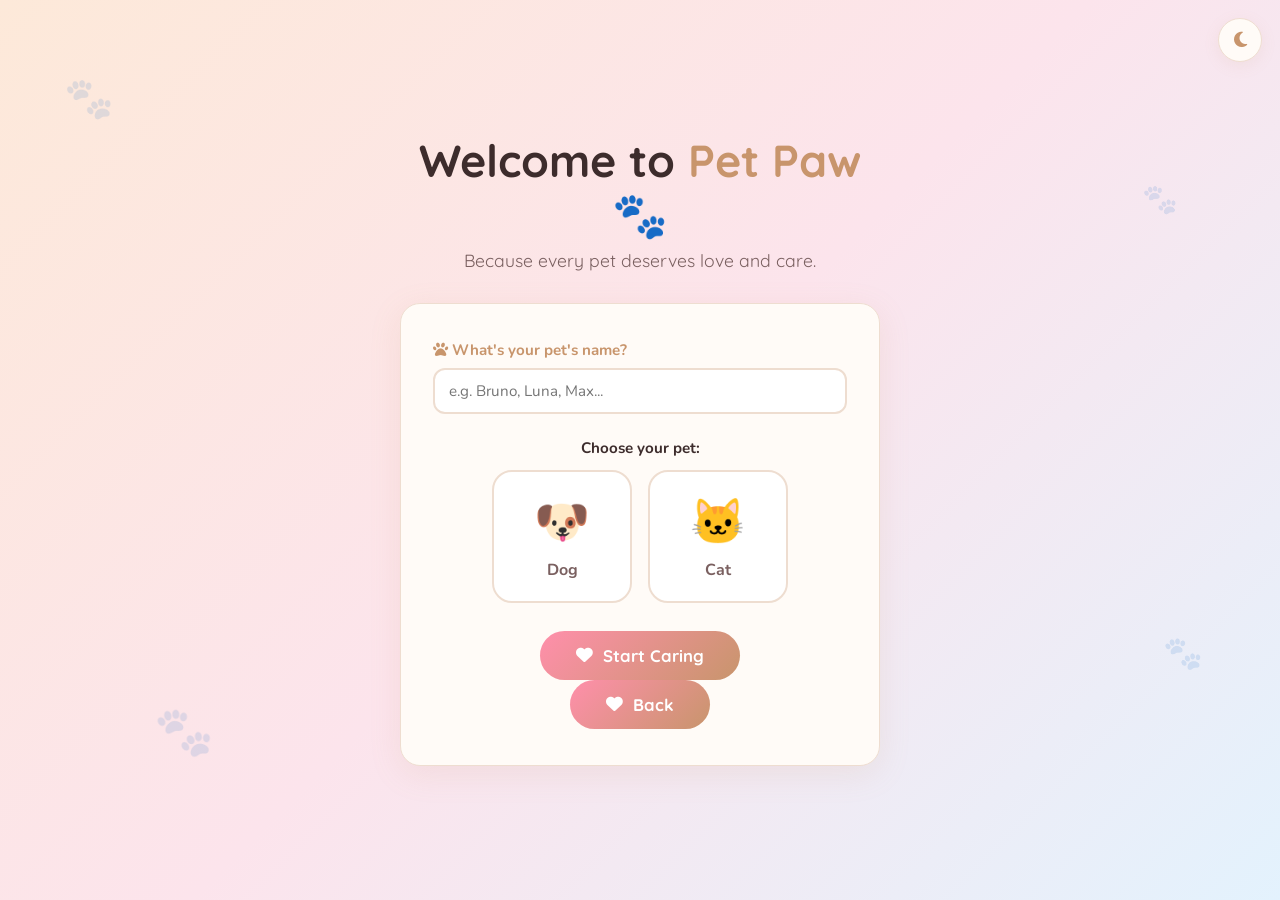
==== index.html @ 0e187e67 "First comment" ====
<!DOCTYPE html>
<html lang="en">
<head>
  <meta charset="UTF-8" />
  <meta name="viewport" content="width=device-width, initial-scale=1.0"/>
  <title>Pet Paw 🐾 — Welcome</title>
  <link rel="stylesheet" href="style.css" />
  <link href="https://fonts.googleapis.com/css2?family=Nunito:wght@400;600;700;800;900&family=Quicksand:wght@400;500;600;700&display=swap" rel="stylesheet"/>
  <link rel="stylesheet" href="https://cdnjs.cloudflare.com/ajax/libs/font-awesome/6.5.0/css/all.min.css"/>
</head>
<body class="welcome-page">

  <!-- Floating paw prints -->
  <div class="paw-float paw-1">🐾</div>
  <div class="paw-float paw-2">🐾</div>
  <div class="paw-float paw-3">🐾</div>
  <div class="paw-float paw-4">🐾</div>
  <div class="paw-float paw-5">🐾</div>

  <!-- Dark mode toggle -->
  <button class="dark-toggle" id="darkToggle" title="Toggle Dark Mode">
    <i class="fas fa-moon"></i>
  </button>

  <!-- Hero Section -->
  <div class="welcome-overlay">
    <div class="welcome-content fade-in">
      <h1 class="welcome-title">Welcome to <span>Pet Paw🐾</span></h1>
      <p class="welcome-tagline">Because every pet deserves love and care.</p>

      <div class="welcome-card">
        <div class="input-group">
          <label for="petName"><i class="fas fa-paw"></i> What's your pet's name?</label>
          <input type="text" id="petName" placeholder="e.g. Bruno, Luna, Max..." maxlength="30"/>
        </div>

        <div class="pet-type-group">
          <p class="type-label">Choose your pet:</p>
          <div class="pet-cards">
            <div class="pet-card" id="dogCard" onclick="selectPet('dog')">
              <div class="pet-emoji">🐶</div>
              <span>Dog</span>
            </div>
            <div class="pet-card" id="catCard" onclick="selectPet('cat')">
              <div class="pet-emoji">🐱</div>
              <span>Cat</span>
            </div>
          </div>
        </div>

        <button class="glow-btn" onclick="startCaring()">
          <i class="fas fa-heart"></i> Start Caring
        </button>
        <button class="glow-btn" onclick="window.location.href='sample.html'">
          <i class="fas fa-heart"></i> Back
        </button>
      </div>
    </div>
  </div>

  <script src="script.js"></script>
  <script>
    let selectedPet = '';
    function selectPet(type) {
      selectedPet = type;
      document.querySelectorAll('.pet-card').forEach(c => c.classList.remove('selected'));
      document.getElementById(type + 'Card').classList.add('selected');
    }
    function startCaring() {
      const name = document.getElementById('petName').value.trim();
      if (!name) { alert('Please enter your pet\'s name! 🐾'); return; }
      if (!selectedPet) { alert('Please choose Dog or Cat! 🐾'); return; }
      localStorage.setItem('petName', name);
      localStorage.setItem('petType', selectedPet);
      window.location.href = 'profile.html';
    }
  </script>
</body>
</html>
---- style.css ----
/* =====================================================
   PET PAW — MAIN STYLESHEET
   Fonts: Nunito + Quicksand | Pastel & Modern Theme
   ===================================================== */

:root {
  --cream: #FFF8F0;
  --brown: #C8956C;
  --brown-dark: #A0714F;
  --pink: #FFB5C8;
  --pink-dark: #FF8FAB;
  --sky: #A8D8EA;
  --sky-dark: #78BDD4;
  --white: #FFFFFF;
  --light-gray: #F3F3F3;
  --text: #3D2C2C;
  --text-light: #7A6060;
  --card-bg: #FFFBF7;
  --border: #EEDDD0;
  --shadow: 0 8px 32px rgba(200,149,108,0.13);
  --shadow-sm: 0 4px 16px rgba(200,149,108,0.10);
  --radius: 20px;
  --radius-sm: 12px;
  --sidebar-w: 260px;
  --transition: 0.3s ease;
}

/* DARK MODE */
body.dark {
  --cream: #1A1218;
  --card-bg: #231A20;
  --white: #2A1F26;
  --light-gray: #2D2230;
  --text: #F5E6D8;
  --text-light: #C4A898;
  --border: #3D2E38;
  --shadow: 0 8px 32px rgba(0,0,0,0.35);
}

* { margin:0; padding:0; box-sizing:border-box; }

body {
  font-family: 'Nunito', sans-serif;
  background: var(--cream);
  color: var(--text);
  min-height: 100vh;
  transition: background var(--transition), color var(--transition);
}

h1,h2,h3,h4 { font-family: 'Quicksand', sans-serif; font-weight: 700; }

a { text-decoration: none; color: inherit; }

/* ---- DARK TOGGLE ---- */
.dark-toggle {
  position: fixed; top: 18px; right: 18px; z-index: 999;
  background: var(--card-bg); border: 1.5px solid var(--border);
  border-radius: 50%; width: 44px; height: 44px;
  cursor: pointer; font-size: 1.1rem; color: var(--brown);
  box-shadow: var(--shadow-sm); transition: all var(--transition);
  display: flex; align-items: center; justify-content: center;
}
.dark-toggle:hover { background: var(--brown); color: white; transform: rotate(20deg); }
.dark-toggle.inline { position: relative; top: auto; right: auto; }

/* ---- ANIMATIONS ---- */
@keyframes fadeUp { from { opacity:0; transform:translateY(30px); } to { opacity:1; transform:translateY(0); } }
@keyframes floatPaw { 0%,100% { transform: translateY(0) rotate(0deg); } 50% { transform: translateY(-18px) rotate(15deg); } }
@keyframes glow { 0%,100% { box-shadow: 0 0 18px var(--pink); } 50% { box-shadow: 0 0 36px var(--pink-dark), 0 0 60px var(--sky); } }
@keyframes popIn { 0% { transform:scale(0.8); opacity:0; } 100% { transform:scale(1); opacity:1; } }
@keyframes celebrate { 0%,100%{ transform:scale(1); } 50%{ transform:scale(1.04); } }

.fade-in { animation: fadeUp 0.7s ease both; }

/* ---- GLOWING BUTTON ---- */
.glow-btn {
  background: linear-gradient(135deg, var(--pink-dark), var(--brown));
  color: white; border: none; border-radius: 50px;
  padding: 14px 36px; font-size: 1.05rem; font-family: 'Quicksand', sans-serif;
  font-weight: 700; cursor: pointer; display: flex; align-items: center;
  gap: 10px; margin: 0 auto; transition: all var(--transition);
  animation: glow 2.5s ease-in-out infinite;
}
.glow-btn:hover { transform: translateY(-3px) scale(1.04); }
.glow-btn.wide { width: 100%; justify-content: center; }
.glow-btn.sm { padding: 10px 22px; font-size: 0.95rem; margin: 0; white-space: nowrap; }


/* ============================================
   PAGE 1 — WELCOME
   ============================================ */
.welcome-page {
  background: linear-gradient(135deg, #FDE9D9 0%, #FCE4EC 50%, #E3F2FD 100%);
  min-height: 100vh; display: flex; align-items: center; justify-content: center;
  position: relative; overflow: hidden;
}

.paw-float {
  position: fixed; font-size: 2rem; opacity: 0.13; pointer-events: none;
  animation: floatPaw 4s ease-in-out infinite;
  user-select: none;
}
.paw-1 { top:8%; left:5%; animation-delay:0s; font-size:2.5rem; }
.paw-2 { top:20%; right:8%; animation-delay:0.8s; font-size:1.8rem; }
.paw-3 { bottom:15%; left:12%; animation-delay:1.4s; font-size:3rem; }
.paw-4 { bottom:25%; right:6%; animation-delay:0.3s; font-size:2rem; }
.paw-5 { top:50%; left:50%; animation-delay:1.8s; font-size:1.5rem; }

.welcome-overlay {
  width: 100%; min-height: 100vh; display: flex;
  align-items: center; justify-content: center;
}
.welcome-content { text-align: center; max-width: 480px; width: 100%; }

.logo-badge {
  font-size: 4rem; display: inline-block;
  animation: floatPaw 3s ease-in-out infinite;
  margin-bottom: 10px;
}

.welcome-title {
  font-size: 2.8rem; color: var(--text); margin-bottom: 8px; line-height: 1.2;
}
.welcome-title span { color: var(--brown); }

.welcome-tagline {
  color: var(--text-light); font-size: 1.1rem; margin-bottom: 32px;
  font-family: 'Quicksand', sans-serif;
}

.welcome-card {
  background: var(--card-bg); border-radius: var(--radius);
  padding: 36px 32px; box-shadow: var(--shadow);
  border: 1.5px solid var(--border);
  animation: fadeUp 0.8s 0.2s ease both;
}

.input-group { margin-bottom: 24px; text-align: left; }
.input-group label {
  display: block; font-weight: 700; margin-bottom: 8px;
  color: var(--brown); font-size: 0.95rem;
}
.input-group input {
  width: 100%; padding: 13px 18px; border: 2px solid var(--border);
  border-radius: var(--radius-sm); font-family: 'Nunito', sans-serif;
  font-size: 1rem; color: var(--text); background: var(--white);
  transition: border-color var(--transition), box-shadow var(--transition);
  outline: none;
}
.input-group input:focus { border-color: var(--pink-dark); box-shadow: 0 0 0 3px rgba(255,143,171,0.15); }

.type-label { font-weight: 700; color: var(--text); margin-bottom: 12px; font-size: 0.95rem; }
.pet-cards { display: flex; gap: 16px; justify-content: center; margin-bottom: 28px; }

.pet-card {
  flex: 1; max-width: 140px; background: var(--white); border: 2.5px solid var(--border);
  border-radius: var(--radius); padding: 20px 14px; text-align: center;
  cursor: pointer; transition: all var(--transition); font-weight: 700;
  color: var(--text-light);
}
.pet-card:hover { border-color: var(--pink-dark); transform: translateY(-4px); box-shadow: var(--shadow-sm); }
.pet-card.selected { border-color: var(--brown); background: var(--cream); color: var(--brown); transform: translateY(-4px); box-shadow: 0 6px 20px rgba(200,149,108,0.25); }
.pet-emoji { font-size: 2.8rem; margin-bottom: 6px; }


/* ============================================
   PAGE 2 — PROFILE
   ============================================ */
.profile-page {
  background: linear-gradient(135deg, #FDE9D9 0%, #FCE4EC 50%, #E3F2FD 100%);
  min-height: 100vh; display: flex; align-items: center;
  justify-content: center; padding: 40px 20px;
}

.profile-container { width: 100%; max-width: 680px; }

.glass-card {
  background: rgba(255,255,255,0.88);
  backdrop-filter: blur(12px);
  border: 1.5px solid var(--border);
  border-radius: var(--radius); box-shadow: var(--shadow);
  padding: 40px 36px;
}
body.dark .glass-card { background: rgba(35,26,32,0.9); }

/* Progress Steps */
.progress-bar-wrap { margin-bottom: 28px; }
.progress-steps {
  display: flex; align-items: center; gap: 0;
  margin-bottom: 8px; justify-content: center;
}
.step {
  width: 36px; height: 36px; border-radius: 50%;
  background: var(--light-gray); color: var(--text-light);
  font-weight: 800; display: flex; align-items: center; justify-content: center;
  font-size: 0.95rem; border: 2.5px solid var(--border); z-index: 1;
  transition: all var(--transition);
}
.step.done { background: var(--brown); color: white; border-color: var(--brown); }
.step.active { background: var(--pink-dark); color: white; border-color: var(--pink-dark); }
.step-line { height: 3px; width: 80px; background: var(--border); }
.step-line.active { background: var(--pink-dark); }
.progress-label { text-align: center; color: var(--text-light); font-size: 0.88rem; }

.profile-header { text-align: center; margin-bottom: 28px; }
.logo-sm { font-size: 2.5rem; margin-bottom: 6px; }
.profile-header h2 { font-size: 1.6rem; color: var(--text); }
.profile-header p { color: var(--text-light); margin-top: 4px; }

/* Photo Upload */
.photo-upload-area {
  width: 120px; height: 120px; border-radius: 50%;
  border: 3px dashed var(--brown); margin: 0 auto 28px;
  cursor: pointer; overflow: hidden; transition: all var(--transition);
  display: flex; align-items: center; justify-content: center;
  background: var(--light-gray);
}
.photo-upload-area:hover { border-color: var(--pink-dark); transform: scale(1.04); }
.photo-preview {
  display: flex; flex-direction: column; align-items: center;
  color: var(--text-light); font-size: 0.8rem; gap: 4px;
  width: 100%; height: 100%; justify-content: center;
}
.photo-preview i { font-size: 1.8rem; color: var(--brown); }

/* Form Grid */
.form-grid { display: grid; grid-template-columns: 1fr 1fr; gap: 20px; margin-bottom: 28px; }
.form-group { display: flex; flex-direction: column; gap: 8px; }
.form-group.full-width { grid-column: 1 / -1; }

.form-group label {
  font-weight: 700; font-size: 0.92rem; color: var(--brown);
  display: flex; align-items: center; gap: 6px;
}

.radio-group { display: flex; flex-wrap: wrap; gap: 8px; }
.radio-pill {
  display: flex; align-items: center; gap: 6px;
  padding: 7px 14px; border: 2px solid var(--border);
  border-radius: 50px; cursor: pointer; font-size: 0.88rem;
  font-weight: 600; color: var(--text-light);
  transition: all var(--transition); user-select: none;
  background: var(--white);
}
.radio-pill:hover { border-color: var(--pink-dark); color: var(--pink-dark); }
.radio-pill input[type=radio] { accent-color: var(--pink-dark); width: 14px; height: 14px; }
.radio-pill:has(input:checked) { border-color: var(--brown); background: var(--cream); color: var(--brown); }

/* Input/Select shared */
input[type=text], input[type=date], select, textarea {
  width: 100%; padding: 11px 14px; border: 2px solid var(--border);
  border-radius: var(--radius-sm); font-family: 'Nunito', sans-serif;
  font-size: 0.95rem; color: var(--text); background: var(--white);
  transition: border-color var(--transition); outline: none;
}
input[type=text]:focus, input[type=date]:focus, select:focus {
  border-color: var(--pink-dark); box-shadow: 0 0 0 3px rgba(255,143,171,0.12);
}
body.dark input, body.dark select { background: var(--light-gray); color: var(--text); }


/* ============================================
   LAYOUT — SIDEBAR + MAIN
   ============================================ */
.sidebar {
  position: fixed; left: 0; top: 0; bottom: 0;
  width: var(--sidebar-w); background: var(--card-bg);
  border-right: 1.5px solid var(--border); z-index: 100;
  display: flex; flex-direction: column; padding: 28px 0;
  box-shadow: 2px 0 20px rgba(200,149,108,0.08);
  transition: background var(--transition), transform var(--transition);
}

.sidebar-logo {
  font-family: 'Quicksand', sans-serif; font-weight: 800;
  font-size: 1.5rem; color: var(--brown); padding: 0 28px 24px;
  border-bottom: 1.5px solid var(--border); margin-bottom: 16px;
}

.sidebar-nav { list-style: none; flex: 1; }
.sidebar-nav li a {
  display: flex; align-items: center; gap: 12px;
  padding: 13px 28px; color: var(--text-light); font-weight: 600;
  font-size: 0.96rem; transition: all var(--transition);
  border-left: 3px solid transparent;
}
.sidebar-nav li a:hover { color: var(--brown); background: var(--cream); border-left-color: var(--brown); }
.sidebar-nav li a.active { color: var(--brown); background: var(--cream); border-left-color: var(--brown); font-weight: 800; }
.sidebar-nav li a i { width: 18px; text-align: center; }

.sidebar-emergency { padding: 16px 16px 0; }
.emergency-card {
  background: linear-gradient(135deg, #FFE5EC, #FFD6E7);
  border-radius: var(--radius-sm); padding: 16px; border: 1px solid var(--pink);
}
.emergency-card p { font-size: 0.8rem; color: var(--text-light); margin-bottom: 4px; }
.emergency-card strong { color: var(--brown-dark); font-size: 0.95rem; display: block; margin-bottom: 2px; }
.emergency-card small { color: var(--text-light); font-size: 0.78rem; display: block; margin-bottom: 10px; }
.emergency-btn {
  display: flex; align-items: center; gap: 6px; justify-content: center;
  background: var(--pink-dark); color: white; border-radius: 50px;
  padding: 8px 16px; font-size: 0.82rem; font-weight: 700;
  transition: all var(--transition);
}
.emergency-btn:hover { background: var(--brown); transform: scale(1.03); }

.mobile-menu-btn {
  display: none; position: fixed; top: 14px; left: 14px; z-index: 200;
  background: var(--card-bg); border: 1.5px solid var(--border);
  border-radius: 10px; width: 42px; height: 42px;
  cursor: pointer; font-size: 1.1rem; color: var(--brown);
  box-shadow: var(--shadow-sm); align-items: center; justify-content: center;
}

.main-content {
  margin-left: var(--sidebar-w); padding: 28px 36px;
  min-height: 100vh; transition: margin var(--transition);
}

/* Topbar */
.topbar {
  display: flex; align-items: center; justify-content: space-between;
  margin-bottom: 24px; flex-wrap: wrap; gap: 14px;
}
.topbar-left { display: flex; align-items: center; gap: 14px; }
.pet-avatar {
  width: 54px; height: 54px; border-radius: 50%;
  background: var(--cream); border: 3px solid var(--border);
  display: flex; align-items: center; justify-content: center;
  font-size: 1.8rem; overflow: hidden; box-shadow: var(--shadow-sm);
}
.pet-avatar img { width: 100%; height: 100%; object-fit: cover; }
.greeting { font-size: 1.4rem; color: var(--text); }
.topbar-sub { color: var(--text-light); font-size: 0.9rem; }
.topbar-right { display: flex; align-items: center; gap: 12px; }

.nav-pill {
  background: var(--card-bg); border: 1.5px solid var(--border);
  border-radius: 50px; padding: 8px 18px; font-size: 0.88rem;
  font-weight: 700; color: var(--brown); display: flex; align-items: center;
  gap: 6px; transition: all var(--transition);
}
.nav-pill:hover { background: var(--brown); color: white; }

/* Tip Banner */
.tip-banner {
  background: linear-gradient(135deg, #FFF3CD, #FFECB3);
  border: 1.5px solid #FFD54F; border-radius: var(--radius-sm);
  padding: 13px 18px; display: flex; align-items: center; gap: 12px;
  margin-bottom: 28px; color: #7A5A00; font-weight: 600; font-size: 0.93rem;
}
.tip-banner i:first-child { color: #FFC107; font-size: 1.1rem; }
.tip-banner span { flex: 1; }
.tip-banner button {
  background: none; border: none; cursor: pointer; color: #7A5A00;
  font-size: 0.9rem; padding: 4px 8px; border-radius: 6px;
  transition: all var(--transition);
}
.tip-banner button:hover { background: rgba(0,0,0,0.07); transform: rotate(180deg); }

/* Section Titles */
.dash-section { margin-bottom: 40px; }
.section-title {
  font-size: 1.25rem; color: var(--text); margin-bottom: 16px;
  display: flex; align-items: center; gap: 10px;
}
.section-title i { color: var(--brown); }

/* Warning text */
.warning-text {
  background: #FFF8E1; border: 1px solid #FFE082; border-radius: 8px;
  padding: 10px 14px; color: #8a6200; font-size: 0.85rem;
  margin-bottom: 16px; display: flex; align-items: center; gap: 8px;
}


/* ============================================
   CHECKLIST
   ============================================ */
.checklist-card {
  background: var(--card-bg); border-radius: var(--radius);
  border: 1.5px solid var(--border); padding: 28px; box-shadow: var(--shadow-sm);
}
.checklist-progress-wrap { display: flex; align-items: center; gap: 14px; margin-bottom: 20px; }
.checklist-progress-bar {
  flex: 1; height: 10px; background: var(--light-gray);
  border-radius: 99px; overflow: hidden;
}
.checklist-progress-fill {
  height: 100%; background: linear-gradient(90deg, var(--pink-dark), var(--brown));
  border-radius: 99px; width: 0; transition: width 0.5s ease;
}
.progress-pct { font-size: 0.88rem; color: var(--text-light); font-weight: 700; white-space: nowrap; }

.checklist { list-style: none; display: flex; flex-direction: column; gap: 10px; }
.checklist li label {
  display: flex; align-items: center; gap: 12px;
  padding: 13px 16px; background: var(--white); border-radius: var(--radius-sm);
  border: 1.5px solid var(--border); cursor: pointer;
  transition: all var(--transition); font-weight: 600;
}
.checklist li label:hover { border-color: var(--pink-dark); background: var(--cream); }
.checklist li.done label { text-decoration: line-through; color: var(--text-light); background: var(--light-gray); }
.checklist li input[type=checkbox] { width: 20px; height: 20px; accent-color: var(--brown); cursor: pointer; }
.checklist li span { display: flex; align-items: center; gap: 8px; }
.checklist li small { color: var(--text-light); font-size: 0.82rem; font-weight: 400; }

.celebration {
  text-align: center; padding: 16px;
  background: linear-gradient(135deg, #FFD6E7, #E0F7FA);
  border-radius: var(--radius-sm); font-weight: 700; font-size: 1.05rem;
  color: var(--brown-dark); margin-top: 16px;
  animation: celebrate 0.6s ease;
}


/* ============================================
   HEALTHCARE CARDS
   ============================================ */
.health-grid { display: grid; grid-template-columns: repeat(auto-fill, minmax(240px, 1fr)); gap: 20px; }

.health-card {
  background: var(--card-bg); border: 1.5px solid var(--border);
  border-radius: var(--radius); padding: 24px; box-shadow: var(--shadow-sm);
  transition: all var(--transition); position: relative; overflow: hidden;
}
.health-card:hover { transform: translateY(-5px); box-shadow: var(--shadow); border-color: var(--pink); }
.health-icon { font-size: 2.4rem; margin-bottom: 12px; }
.health-card h4 { font-size: 1.05rem; margin-bottom: 8px; color: var(--text); }
.health-card p { color: var(--text-light); font-size: 0.88rem; line-height: 1.6; margin-bottom: 12px; }

.learn-btn {
  background: none; border: 2px solid var(--border); border-radius: 50px;
  padding: 6px 16px; font-size: 0.82rem; font-weight: 700; cursor: pointer;
  color: var(--brown); transition: all var(--transition);
}
.learn-btn:hover { background: var(--brown); color: white; border-color: var(--brown); }

.learn-more {
  display: none; margin-top: 12px; padding-top: 12px;
  border-top: 1.5px solid var(--border);
  animation: fadeUp 0.3s ease;
}
.learn-more p { font-size: 0.85rem; color: var(--text-light); line-height: 1.7; }


/* ============================================
   SYMPTOM CHECKER
   ============================================ */
.symptom-card {
  background: var(--card-bg); border: 1.5px solid var(--border);
  border-radius: var(--radius); padding: 28px; box-shadow: var(--shadow-sm);
}
.symptom-row { display: flex; gap: 20px; flex-wrap: wrap; margin-bottom: 20px; }
.symptom-row .form-group { flex: 1; min-width: 200px; }
.symptom-row select { min-width: 200px; }

.symptom-result { animation: popIn 0.35s ease; }
.result-box {
  border-radius: var(--radius-sm); padding: 18px 22px;
  border-left: 5px solid;
}
.result-box strong { display: block; font-size: 1.1rem; margin-bottom: 8px; }
.result-box p { font-size: 0.9rem; line-height: 1.7; }
.result-box.sev-mild { background: #F1FFF4; border-color: #4CAF50; color: #1B5E20; }
.result-box.sev-moderate { background: #FFF8E1; border-color: #FF9800; color: #7A4000; }
.result-box.sev-emergency { background: #FFF0F0; border-color: #F44336; color: #7A0000; }
.emerg-warn { font-weight: 800; margin-top: 10px; font-size: 1rem; }


/* ============================================
   NEARBY CENTERS
   ============================================ */
.centers-grid { display: grid; grid-template-columns: repeat(auto-fill, minmax(260px, 1fr)); gap: 20px; }

.center-card {
  background: var(--card-bg); border: 1.5px solid var(--border);
  border-radius: var(--radius); padding: 20px; display: flex;
  flex-direction: column; gap: 12px; box-shadow: var(--shadow-sm);
  transition: all var(--transition);
}
.center-card:hover { transform: translateY(-4px); box-shadow: var(--shadow); }
.center-icon { font-size: 2.2rem; }
.center-body { flex: 1; }
.center-body h4 { font-size: 1rem; margin-bottom: 4px; }
.center-rating { font-size: 0.88rem; color: #FF9800; font-weight: 700; margin-bottom: 4px; }
.center-body p { font-size: 0.83rem; color: var(--text-light); margin-bottom: 6px; }
.status-badge { font-size: 0.8rem; font-weight: 700; padding: 3px 10px; border-radius: 99px; }
.status-badge.open { background: #E8F5E9; color: #2E7D32; }
.status-badge.closed { background: #FFEBEE; color: #C62828; }

.center-actions { display: flex; gap: 10px; }
.center-btn {
  flex: 1; padding: 8px 12px; border-radius: 50px; font-size: 0.82rem;
  font-weight: 700; text-align: center; display: flex; align-items: center;
  justify-content: center; gap: 5px; transition: all var(--transition);
}
.map-btn { background: var(--sky); color: #00509D; border: 1.5px solid var(--sky-dark); }
.map-btn:hover { background: var(--sky-dark); }
.call-btn { background: #E8F5E9; color: #2E7D32; border: 1.5px solid #A5D6A7; }
.call-btn:hover { background: #A5D6A7; }


/* ============================================
   VET TRACKER
   ============================================ */
.tracker-add-card { padding: 24px 28px; }
.tracker-form-row {
  display: flex; gap: 16px; align-items: flex-end; flex-wrap: wrap;
}
.tracker-form-row .form-group { flex: 1; min-width: 160px; }

.tracker-table-wrap {
  background: var(--card-bg); border: 1.5px solid var(--border);
  border-radius: var(--radius); overflow: hidden; box-shadow: var(--shadow-sm);
}
.tracker-table { width: 100%; border-collapse: collapse; }
.tracker-table thead th {
  background: var(--cream); color: var(--brown); font-size: 0.88rem;
  font-weight: 800; padding: 14px 18px; text-align: left;
  border-bottom: 1.5px solid var(--border); white-space: nowrap;
}
.tracker-table tbody tr { border-bottom: 1px solid var(--border); transition: background var(--transition); }
.tracker-table tbody tr:hover { background: var(--cream); }
.tracker-table tbody td { padding: 13px 18px; font-size: 0.9rem; color: var(--text); }
.tracker-table tbody tr.completed td { color: var(--text-light); }

.status-pill {
  padding: 4px 12px; border-radius: 99px; font-size: 0.8rem; font-weight: 700;
}
.status-pill.pending { background: #FFF3E0; color: #E65100; }
.status-pill.completed { background: #E8F5E9; color: #2E7D32; }

.mark-done-btn {
  background: linear-gradient(135deg, #A5D6A7, #66BB6A); color: #1B5E20;
  border: none; border-radius: 50px; padding: 6px 14px;
  font-size: 0.8rem; font-weight: 700; cursor: pointer;
  transition: all var(--transition); margin-right: 6px;
  display: inline-flex; align-items: center; gap: 4px;
}
.mark-done-btn:hover { transform: scale(1.05); box-shadow: 0 3px 10px rgba(76,175,80,0.3); }

.del-btn {
  background: #FFEBEE; color: #C62828; border: none;
  border-radius: 50px; padding: 6px 10px; cursor: pointer;
  font-size: 0.8rem; transition: all var(--transition);
}
.del-btn:hover { background: #EF9A9A; transform: scale(1.05); }

.no-records { text-align: center; padding: 28px; color: var(--text-light); }

.summary-cards { display: flex; gap: 20px; flex-wrap: wrap; }
.sum-card {
  flex: 1; min-width: 160px; border-radius: var(--radius-sm);
  padding: 20px 22px; display: flex; align-items: center; gap: 14px;
  font-weight: 700; box-shadow: var(--shadow-sm);
}
.sum-card .sum-icon { font-size: 2rem; }
.sum-card strong { display: block; font-size: 1.8rem; line-height: 1; }
.sum-card span { font-size: 0.85rem; color: var(--text-light); }
.sum-card.blue { background: #E3F2FD; border: 1.5px solid #90CAF9; }
.sum-card.green { background: #E8F5E9; border: 1.5px solid #A5D6A7; }
.sum-card.orange { background: #FFF3E0; border: 1.5px solid #FFCC80; }


/* ============================================
   RESPONSIVE
   ============================================ */
@media (max-width: 768px) {
  .sidebar {
    transform: translateX(-100%);
    width: 260px;
    box-shadow: 4px 0 30px rgba(0,0,0,0.15);
  }
  .sidebar.open { transform: translateX(0); }
  .main-content { margin-left: 0; padding: 20px 18px; }
  .mobile-menu-btn { display: flex; }
  .dark-toggle { right: 70px; }
  .form-grid { grid-template-columns: 1fr; }
  .tracker-form-row { flex-direction: column; }
  .tracker-table-wrap { overflow-x: auto; }
  .topbar { flex-direction: column; align-items: flex-start; }
  .topbar-right { width: 100%; justify-content: flex-end; }
  .health-grid { grid-template-columns: 1fr; }
  .centers-grid { grid-template-columns: 1fr; }
  .summary-cards { flex-direction: column; }
  .glass-card { padding: 24px 18px; }
  .welcome-title { font-size: 2rem; }
  .step-line { width: 50px; }
}

@media (max-width: 480px) {
  .pet-cards { gap: 10px; }
  .welcome-card { padding: 24px 18px; }
}
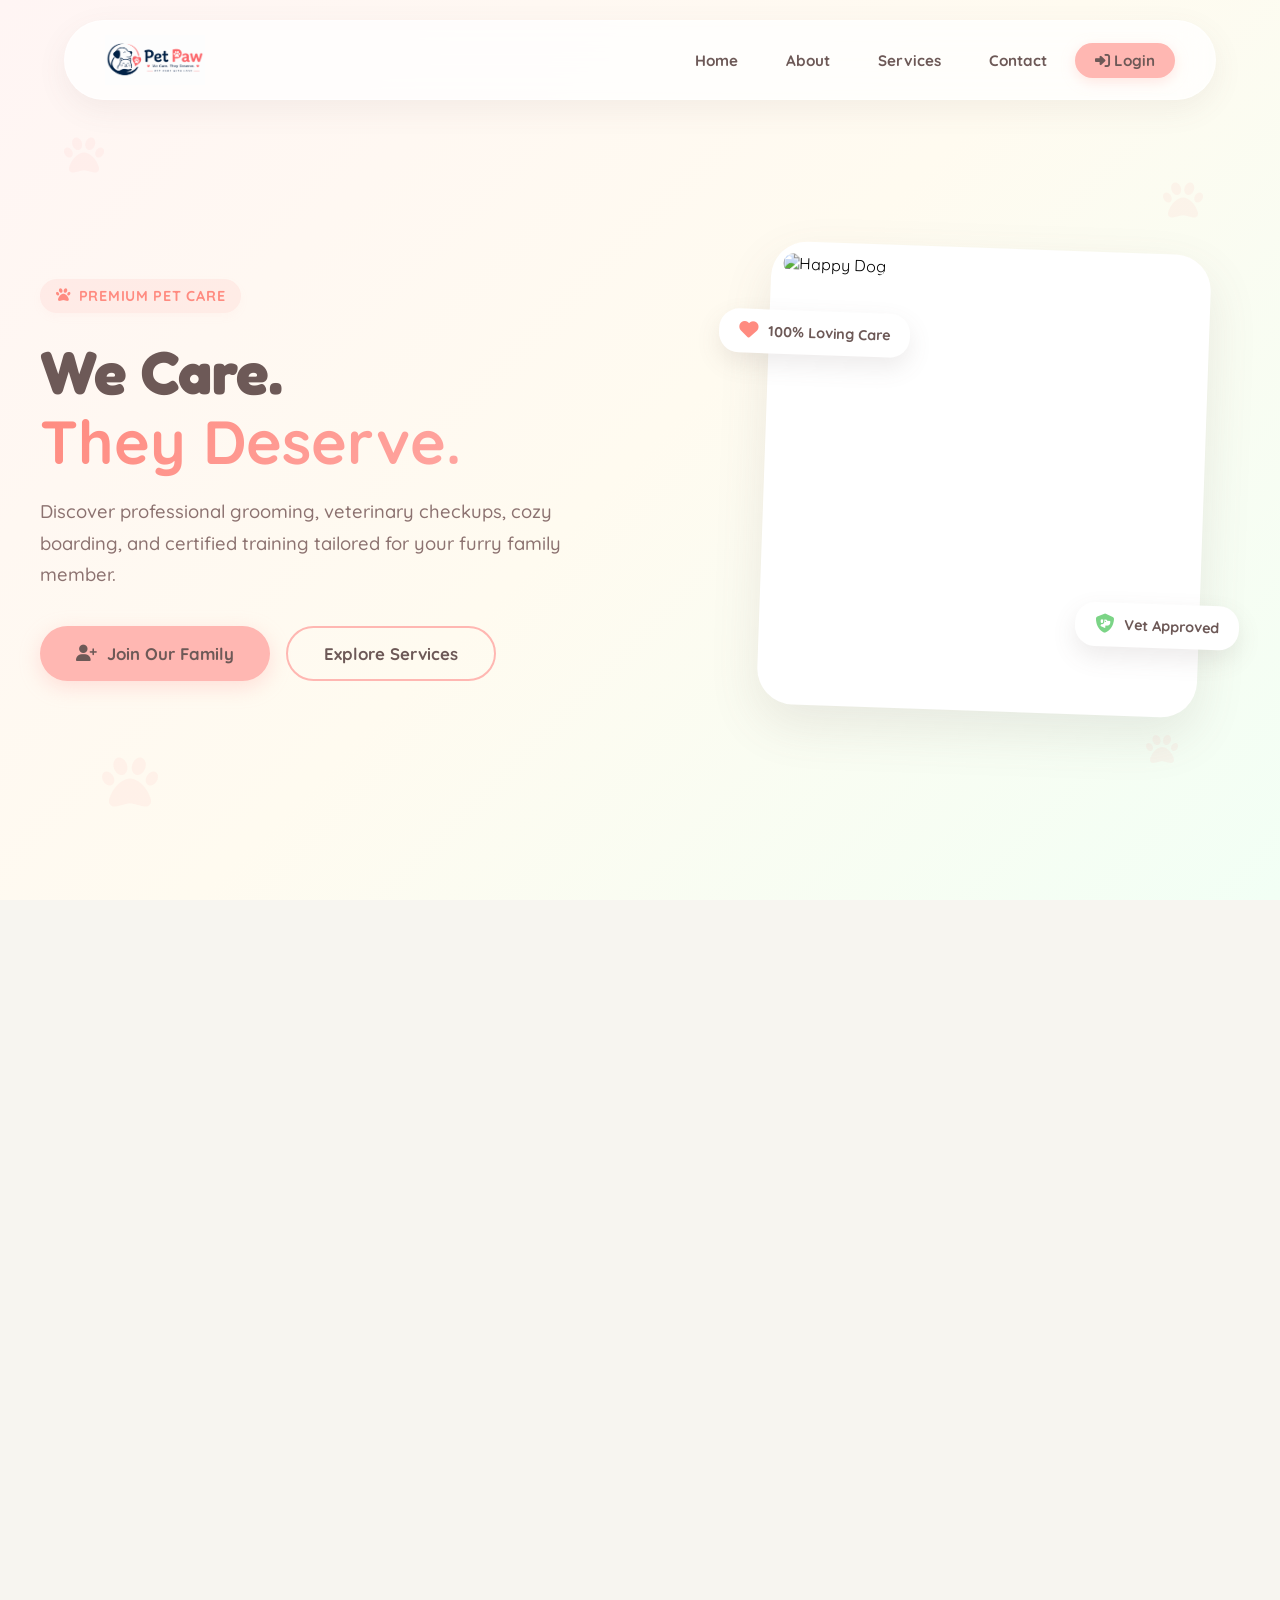
==== commit 1a483410: "updated and added login functionalities" ====
--- a/index.html
+++ b/index.html
@@ -1,79 +1,1701 @@
 <!DOCTYPE html>
 <html lang="en">
+
 <head>
-  <meta charset="UTF-8" />
-  <meta name="viewport" content="width=device-width, initial-scale=1.0"/>
-  <title>Pet Paw 🐾 — Welcome</title>
-  <link rel="stylesheet" href="style.css" />
-  <link href="https://fonts.googleapis.com/css2?family=Nunito:wght@400;600;700;800;900&family=Quicksand:wght@400;500;600;700&display=swap" rel="stylesheet"/>
-  <link rel="stylesheet" href="https://cdnjs.cloudflare.com/ajax/libs/font-awesome/6.5.0/css/all.min.css"/>
+    <meta charset="UTF-8">
+    <meta name="viewport" content="width=device-width, initial-scale=1.0">
+    <title>Welcome to Pet Paw</title>
+    <link rel="preconnect" href="https://fonts.googleapis.com">
+    <link rel="preconnect" href="https://fonts.gstatic.com" crossorigin>
+    <link
+        href="https://fonts.googleapis.com/css2?family=Fredoka:wght@300..700&family=Quicksand:wght@400..700&display=swap"
+        rel="stylesheet">
+    <link rel="stylesheet" href="https://cdnjs.cloudflare.com/ajax/libs/font-awesome/6.4.0/css/all.min.css">
+    <style>
+        :root {
+            --primary-pastel: #FFB7B2;
+            --secondary-pastel: #BFFCC6;
+            --accent-pastel: #FFDAC1;
+            --dark-cream: #6D5957;
+            --white-alpha: rgba(255, 255, 255, 0.85);
+            --blur-strength: 12px;
+        }
+
+        * {
+            margin: 0;
+            padding: 0;
+            box-sizing: border-box;
+            font-family: 'Quicksand', sans-serif;
+        }
+
+        body,
+        html {
+            height: 100%;
+            overflow-x: hidden;
+            background-color: #f7f5f0;
+        }
+
+        html {
+            scroll-behavior: smooth;
+        }
+
+        /* ===== FLOATING GLASSMORPHISM NAVBAR ===== */
+        .navbar {
+            position: fixed;
+            top: 20px;
+            left: 50%;
+            transform: translateX(-50%);
+            width: 90%;
+            max-width: 1200px;
+            z-index: 1000;
+            display: flex;
+            justify-content: space-between;
+            align-items: center;
+            padding: 14px 40px;
+            background: rgba(255, 255, 255, 0.75);
+            backdrop-filter: blur(16px);
+            -webkit-backdrop-filter: blur(16px);
+            border: 1px solid rgba(255, 255, 255, 0.45);
+            border-radius: 50px;
+            box-shadow: 0 10px 30px rgba(109, 89, 87, 0.08);
+            transition: all 0.4s cubic-bezier(0.165, 0.84, 0.44, 1);
+        }
+
+        .navbar.scrolled {
+            top: 10px;
+            padding: 10px 35px;
+            background: rgba(255, 255, 255, 0.9);
+            box-shadow: 0 12px 35px rgba(109, 89, 87, 0.12);
+        }
+
+        .navbar-logo {
+            display: flex;
+            align-items: center;
+            text-decoration: none;
+            gap: 10px;
+        }
+
+        .navbar-logo img {
+            height: 50px;
+            width: auto;
+            object-fit: contain;
+            mix-blend-mode: multiply;
+            transition: transform 0.3s;
+        }
+
+        .navbar-logo:hover img {
+            transform: scale(1.08) rotate(-3deg);
+        }
+
+        .navbar-links {
+            display: flex;
+            gap: 8px;
+            align-items: center;
+        }
+
+        .navbar-links a {
+            color: var(--dark-cream);
+            text-decoration: none;
+            font-weight: 700;
+            font-size: 0.95rem;
+            padding: 8px 20px;
+            border-radius: 30px;
+            transition: all 0.3s cubic-bezier(0.25, 0.46, 0.45, 0.94);
+            position: relative;
+        }
+
+        .navbar-links a::after {
+            content: '';
+            position: absolute;
+            bottom: 4px;
+            left: 50%;
+            width: 0;
+            height: 3px;
+            background: var(--primary-pastel);
+            border-radius: 2px;
+            transform: translateX(-50%);
+            transition: width 0.3s ease;
+        }
+
+        .navbar-links a:hover::after {
+            width: 18px;
+        }
+
+        .navbar-links a:hover {
+            color: #ff9e96;
+            background: rgba(255, 183, 178, 0.08);
+        }
+
+        .navbar-links a.nav-login {
+            background: var(--primary-pastel);
+            color: var(--dark-cream) !important;
+            box-shadow: 0 4px 14px rgba(255, 183, 178, 0.35);
+            font-weight: 700;
+            transition: all 0.3s cubic-bezier(0.25, 0.46, 0.45, 0.94);
+        }
+
+        .navbar-links a.nav-login::after {
+            display: none;
+        }
+
+        .navbar-links a.nav-login:hover {
+            background: #ff9e96;
+            color: #fff !important;
+            box-shadow: 0 6px 18px rgba(255, 183, 178, 0.5);
+            transform: translateY(-2px);
+        }
+
+        /* Hamburger */
+        .hamburger {
+            display: none;
+            flex-direction: column;
+            justify-content: space-between;
+            width: 24px;
+            height: 16px;
+            cursor: pointer;
+            z-index: 1001;
+        }
+
+        .hamburger span {
+            display: block;
+            width: 100%;
+            height: 2.5px;
+            background: var(--dark-cream);
+            border-radius: 2px;
+            transition: all 0.3s ease-in-out;
+            transform-origin: left center;
+        }
+
+        .hamburger.open span:nth-child(1) {
+            transform: rotate(45deg);
+        }
+
+        .hamburger.open span:nth-child(2) {
+            width: 0%;
+            opacity: 0;
+        }
+
+        .hamburger.open span:nth-child(3) {
+            transform: rotate(-45deg);
+        }
+
+        .mobile-menu {
+            position: fixed;
+            top: 95px;
+            left: 20px;
+            right: 20px;
+            background: rgba(255, 255, 255, 0.96);
+            backdrop-filter: blur(20px);
+            -webkit-backdrop-filter: blur(20px);
+            border-radius: 24px;
+            padding: 24px;
+            z-index: 999;
+            box-shadow: 0 16px 40px rgba(109, 89, 87, 0.12);
+            display: flex;
+            flex-direction: column;
+            gap: 10px;
+            border: 1px solid rgba(255, 183, 178, 0.2);
+            opacity: 0;
+            transform: translateY(-20px) scale(0.95);
+            pointer-events: none;
+            transition: all 0.3s cubic-bezier(0.165, 0.84, 0.44, 1);
+        }
+
+        .mobile-menu.open {
+            opacity: 1;
+            transform: translateY(0) scale(1);
+            pointer-events: auto;
+        }
+
+        .mobile-menu a {
+            color: var(--dark-cream);
+            text-decoration: none;
+            font-weight: 700;
+            font-size: 1rem;
+            padding: 12px 18px;
+            border-radius: 14px;
+            transition: all 0.25s;
+            display: flex;
+            align-items: center;
+            gap: 12px;
+        }
+
+        .mobile-menu a:hover {
+            background: rgba(255, 183, 178, 0.12);
+            color: #ff9e96;
+        }
+
+        .mobile-menu a.nav-login {
+            background: var(--primary-pastel);
+            justify-content: center;
+            box-shadow: 0 4px 14px rgba(255, 183, 178, 0.3);
+        }
+
+        /* ===== STUNNING TWO-COLUMN HERO SECTION ===== */
+        .hero-container {
+            position: relative;
+            width: 100%;
+            min-height: 100vh;
+            background: linear-gradient(135deg, #fff5f4 0%, #fffbf0 50%, #f2fff5 100%);
+            display: flex;
+            align-items: center;
+            justify-content: center;
+            padding: 140px 20px 80px; /* Space for fixed floating navbar */
+            overflow: hidden;
+            animation: fadeIn 1.2s ease-out;
+        }
+
+        .hero-content-wrapper {
+            max-width: 1200px;
+            width: 100%;
+            margin: 0 auto;
+            display: grid;
+            grid-template-columns: 1.1fr 0.9fr;
+            gap: 60px;
+            align-items: center;
+            z-index: 2;
+        }
+
+        .hero-left {
+            display: flex;
+            flex-direction: column;
+            align-items: flex-start;
+            text-align: left;
+        }
+
+        .hero-tag {
+            background: rgba(255, 183, 178, 0.2);
+            color: #ff8b80;
+            padding: 8px 16px;
+            border-radius: 50px;
+            font-weight: 700;
+            font-size: 0.9rem;
+            margin-bottom: 24px;
+            display: inline-flex;
+            align-items: center;
+            gap: 8px;
+            letter-spacing: 0.05em;
+            text-transform: uppercase;
+            box-shadow: 0 4px 10px rgba(255, 183, 178, 0.05);
+        }
+
+        .hero-left h1 {
+            font-family: 'Fredoka', sans-serif;
+            font-size: 3.8rem;
+            line-height: 1.15;
+            color: var(--dark-cream);
+            margin-bottom: 20px;
+            animation: slideDown 1s ease-out;
+        }
+
+        .hero-left h1 .highlight-text {
+            background: linear-gradient(135deg, #ff8b80, #ffa5a0);
+            -webkit-background-clip: text;
+            -webkit-text-fill-color: transparent;
+        }
+
+        .hero-left p {
+            font-size: 1.15rem;
+            line-height: 1.7;
+            color: #8c7270;
+            margin-bottom: 36px;
+            max-width: 540px;
+            font-weight: 500;
+            animation: slideUp 1s ease-out;
+        }
+
+        .cta-group {
+            display: flex;
+            gap: 16px;
+            width: 100%;
+            animation: fadeIn 1.5s ease-in-out;
+        }
+
+        .btn {
+            padding: 15px 36px;
+            font-size: 1.05rem;
+            font-weight: 700;
+            border-radius: 50px;
+            border: none;
+            cursor: pointer;
+            text-decoration: none;
+            transition: all 0.3s cubic-bezier(0.165, 0.84, 0.44, 1);
+            display: inline-flex;
+            align-items: center;
+            justify-content: center;
+            gap: 10px;
+        }
+
+        .btn-primary {
+            background-color: var(--primary-pastel);
+            color: var(--dark-cream);
+            box-shadow: 0 6px 20px rgba(255, 183, 178, 0.4);
+        }
+
+        .btn-primary:hover {
+            transform: translateY(-3px);
+            background-color: #ff9e96;
+            color: #fff;
+            box-shadow: 0 10px 25px rgba(255, 183, 178, 0.5);
+        }
+
+        .btn-secondary {
+            background-color: transparent;
+            color: var(--dark-cream);
+            border: 2px solid var(--primary-pastel);
+            box-shadow: none;
+        }
+
+        .btn-secondary:hover {
+            transform: translateY(-3px);
+            background-color: rgba(255, 183, 178, 0.1);
+            border-color: #ff9e96;
+            color: #ff9e96;
+        }
+
+        .hero-right {
+            display: flex;
+            justify-content: center;
+            align-items: center;
+            position: relative;
+        }
+
+        .hero-image-card {
+            position: relative;
+            width: 100%;
+            max-width: 440px;
+            aspect-ratio: 0.95;
+            border-radius: 36px;
+            overflow: visible;
+            box-shadow: 0 20px 50px rgba(109, 89, 87, 0.12);
+            background: #fff;
+            padding: 12px;
+            transform: rotate(2deg);
+            transition: transform 0.5s ease;
+        }
+
+        .hero-image-card:hover {
+            transform: rotate(0deg) scale(1.02);
+        }
+
+        .hero-image-card img {
+            width: 100%;
+            height: 100%;
+            object-fit: cover;
+            border-radius: 28px;
+        }
+
+        .floating-badge {
+            position: absolute;
+            background: #fff;
+            padding: 12px 20px;
+            border-radius: 20px;
+            box-shadow: 0 10px 25px rgba(109, 89, 87, 0.12);
+            display: flex;
+            align-items: center;
+            gap: 10px;
+            font-weight: 700;
+            font-size: 0.9rem;
+            color: var(--dark-cream);
+            z-index: 3;
+            transition: all 0.3s ease;
+        }
+
+        .floating-badge i {
+            font-size: 1.2rem;
+        }
+
+        .badge-1 {
+            top: 15%;
+            left: -50px;
+            animation: floatAround 6s infinite ease-in-out;
+        }
+
+        .badge-1 i {
+            color: #ff8b80;
+        }
+
+        .badge-2 {
+            bottom: 15%;
+            right: -40px;
+            animation: floatAround 6s infinite ease-in-out;
+            animation-delay: 2s;
+        }
+
+        .badge-2 i {
+            color: #7bd486;
+        }
+
+        .floating-paw {
+            position: absolute;
+            color: rgba(255, 183, 178, 0.12);
+            font-size: 2.5rem;
+            pointer-events: none;
+            z-index: 1;
+            animation: floatAround 8s infinite ease-in-out;
+        }
+
+        .paw-1 {
+            top: 15%;
+            left: 5%;
+            animation-delay: 0s;
+        }
+
+        .paw-2 {
+            bottom: 10%;
+            left: 8%;
+            animation-delay: 2s;
+            font-size: 3.5rem;
+        }
+
+        .paw-3 {
+            top: 20%;
+            right: 6%;
+            animation-delay: 4s;
+        }
+
+        .paw-4 {
+            bottom: 15%;
+            right: 8%;
+            animation-delay: 1s;
+            font-size: 2rem;
+        }
+
+        /* ===== SECTIONS COMMON ===== */
+        section {
+            padding: 80px 20px;
+            scroll-margin-top: 90px;
+        }
+
+        .section-title {
+            text-align: center;
+            margin-bottom: 14px;
+            font-family: 'Fredoka', sans-serif;
+            font-size: 2.4rem;
+            color: var(--dark-cream);
+        }
+
+        .section-subtitle {
+            text-align: center;
+            color: #9a8280;
+            font-size: 1.1rem;
+            margin-bottom: 50px;
+            max-width: 600px;
+            margin-left: auto;
+            margin-right: auto;
+        }
+
+        .fade-in-up {
+            opacity: 0;
+            transform: translateY(40px);
+            transition: opacity 0.7s ease, transform 0.7s ease;
+        }
+
+        .fade-in-up.visible {
+            opacity: 1;
+            transform: translateY(0);
+        }
+
+        /* ===== ABOUT SECTION ===== */
+        #about {
+            background: linear-gradient(135deg, #fff5f4 0%, #fffdf6 50%, #f5fff7 100%);
+        }
+
+        .about-inner {
+            max-width: 1100px;
+            margin: 0 auto;
+            display: flex;
+            align-items: center;
+            gap: 60px;
+            flex-wrap: wrap;
+        }
+
+        .about-text {
+            flex: 1;
+            min-width: 280px;
+        }
+
+        .about-text h2 {
+            font-family: 'Fredoka', sans-serif;
+            font-size: 2.2rem;
+            color: var(--dark-cream);
+            margin-bottom: 16px;
+        }
+
+        .about-text p {
+            color: #9a8280;
+            line-height: 1.8;
+            font-size: 1.05rem;
+            margin-bottom: 16px;
+        }
+
+        .about-icons {
+            flex: 1;
+            min-width: 280px;
+            display: grid;
+            grid-template-columns: repeat(2, 1fr);
+            gap: 20px;
+        }
+
+        .about-icon-card {
+            background: #ffffff;
+            border-radius: 20px;
+            padding: 26px 20px;
+            text-align: center;
+            border: 1px solid rgba(255, 183, 178, 0.15);
+            box-shadow: 0 10px 30px rgba(109, 89, 87, 0.05);
+            transition: all 0.4s cubic-bezier(0.165, 0.84, 0.44, 1);
+        }
+
+        .about-icon-card:hover {
+            transform: translateY(-8px);
+            box-shadow: 0 20px 40px rgba(109, 89, 87, 0.12);
+            border-color: var(--primary-pastel);
+        }
+
+        .about-icon-card .icon {
+            font-size: 2.2rem;
+            margin-bottom: 12px;
+            color: var(--primary-pastel);
+            display: inline-block;
+            transition: transform 0.3s;
+        }
+
+        .about-icon-card:hover .icon {
+            transform: scale(1.15) rotate(5deg);
+        }
+
+        .about-icon-card h4 {
+            font-family: 'Fredoka', sans-serif;
+            color: var(--dark-cream);
+            font-size: 1.1rem;
+        }
+
+        /* ===== SERVICES SECTION ===== */
+        #services {
+            background: #fff8f7;
+        }
+
+        .services-grid {
+            max-width: 1100px;
+            margin: 0 auto;
+            display: grid;
+            grid-template-columns: repeat(auto-fit, minmax(200px, 1fr));
+            gap: 24px;
+        }
+
+        .service-card {
+            background: #ffffff;
+            border-radius: 24px;
+            padding: 36px 24px;
+            text-align: center;
+            box-shadow: 0 10px 30px rgba(109, 89, 87, 0.05);
+            border: 1px solid rgba(255, 183, 178, 0.1);
+            transition: all 0.4s cubic-bezier(0.165, 0.84, 0.44, 1);
+            position: relative;
+            overflow: hidden;
+        }
+
+        .service-card::before {
+            content: '';
+            position: absolute;
+            top: 0;
+            left: 0;
+            right: 0;
+            height: 4px;
+            background: linear-gradient(90deg, var(--primary-pastel), var(--accent-pastel));
+            transform: scaleX(0);
+            transform-origin: left;
+            transition: transform 0.4s ease;
+        }
+
+        .service-card:hover::before {
+            transform: scaleX(1);
+        }
+
+        .service-card:hover {
+            transform: translateY(-10px);
+            box-shadow: 0 24px 48px rgba(109, 89, 87, 0.12);
+            border-color: rgba(255, 183, 178, 0.3);
+        }
+
+        .service-icon {
+            font-size: 2.4rem;
+            margin-bottom: 18px;
+            color: var(--primary-pastel);
+            display: inline-block;
+            transition: transform 0.3s;
+        }
+
+        .service-card:hover .service-icon {
+            transform: scale(1.15);
+        }
+
+        .service-card h3 {
+            font-family: 'Fredoka', sans-serif;
+            color: var(--dark-cream);
+            font-size: 1.2rem;
+            margin-bottom: 8px;
+        }
+
+        .service-card p {
+            color: #b0938f;
+            font-size: 0.9rem;
+            line-height: 1.6;
+        }
+
+        /* ===== WHY CHOOSE US ===== */
+        #why {
+            background: linear-gradient(135deg, #f5fff7, #fff5f4);
+        }
+
+        .why-grid {
+            max-width: 1000px;
+            margin: 0 auto;
+            display: grid;
+            grid-template-columns: repeat(auto-fit, minmax(210px, 1fr));
+            gap: 28px;
+        }
+
+        .why-card {
+            background: #ffffff;
+            border-radius: 24px;
+            padding: 40px 28px;
+            text-align: center;
+            box-shadow: 0 10px 30px rgba(109, 89, 87, 0.05);
+            border: 1px solid rgba(191, 252, 198, 0.3);
+            transition: all 0.4s cubic-bezier(0.165, 0.84, 0.44, 1);
+        }
+
+        .why-card:hover {
+            transform: translateY(-8px);
+            box-shadow: 0 24px 48px rgba(109, 89, 87, 0.12);
+            border-color: var(--secondary-pastel);
+        }
+
+        .why-icon {
+            font-size: 2.6rem;
+            margin-bottom: 18px;
+            color: #7bd486; /* Match secondary pastel style color */
+            display: inline-block;
+            transition: transform 0.3s;
+        }
+
+        .why-card:hover .why-icon {
+            transform: scale(1.15) rotate(-5deg);
+        }
+
+        .why-card h3 {
+            font-family: 'Fredoka', sans-serif;
+            color: var(--dark-cream);
+            font-size: 1.2rem;
+            margin-bottom: 8px;
+        }
+
+        .why-card p {
+            color: #9a8280;
+            font-size: 0.92rem;
+            line-height: 1.65;
+        }
+
+        /* ===== TESTIMONIALS ===== */
+        #testimonials {
+            background: #fff9f8;
+        }
+
+        .testimonials-grid {
+            max-width: 1100px;
+            margin: 0 auto;
+            display: grid;
+            grid-template-columns: repeat(auto-fit, minmax(280px, 1fr));
+            gap: 28px;
+        }
+
+        .testimonial-card {
+            background: #fff;
+            border-radius: 24px;
+            padding: 32px 28px;
+            box-shadow: 0 10px 30px rgba(109, 89, 87, 0.05);
+            border: 1px solid rgba(255, 183, 178, 0.15);
+            transition: all 0.4s cubic-bezier(0.165, 0.84, 0.44, 1);
+            position: relative;
+        }
+
+        .testimonial-card::before {
+            content: '\201C';
+            font-size: 5rem;
+            color: rgba(255, 183, 178, 0.35);
+            position: absolute;
+            top: 10px;
+            left: 22px;
+            font-family: Georgia, serif;
+            line-height: 1;
+            pointer-events: none;
+        }
+
+        .testimonial-card:hover {
+            transform: translateY(-6px);
+            box-shadow: 0 18px 36px rgba(109, 89, 87, 0.12);
+            border-color: var(--primary-pastel);
+        }
+
+        .testimonial-text {
+            color: #7a6360;
+            line-height: 1.75;
+            font-size: 0.97rem;
+            margin-bottom: 20px;
+            padding-top: 10px;
+        }
+
+        .testimonial-footer {
+            display: flex;
+            align-items: center;
+            gap: 14px;
+        }
+
+        .reviewer-avatar {
+            width: 48px;
+            height: 48px;
+            border-radius: 50%;
+            display: flex;
+            align-items: center;
+            justify-content: center;
+            font-family: 'Fredoka', sans-serif;
+            font-weight: 700;
+            font-size: 1.1rem;
+            color: #fff;
+            box-shadow: 0 4px 12px rgba(109, 89, 87, 0.1);
+        }
+
+        .avatar-ps {
+            background: linear-gradient(135deg, #FFB7B2, #FFA07A);
+        }
+
+        .avatar-am {
+            background: linear-gradient(135deg, #BFFCC6, #8ee898);
+        }
+
+        .avatar-sr {
+            background: linear-gradient(135deg, #FFDAC1, #ffb5bd);
+        }
+
+        .reviewer-info h4 {
+            font-family: 'Fredoka', sans-serif;
+            color: var(--dark-cream);
+            font-size: 1rem;
+        }
+
+        .stars {
+            color: #FFB7B2;
+            font-size: 0.9rem;
+            letter-spacing: 2px;
+        }
+
+        /* ===== CONTACT SECTION ===== */
+        #contact {
+            background: linear-gradient(135deg, #fff5f4, #f5fff7);
+        }
+
+        .contact-inner {
+            max-width: 1000px;
+            margin: 0 auto;
+            display: grid;
+            grid-template-columns: 1fr 1fr;
+            gap: 50px;
+            align-items: start;
+        }
+
+        .contact-info h3 {
+            font-family: 'Fredoka', sans-serif;
+            color: var(--dark-cream);
+            font-size: 1.6rem;
+            margin-bottom: 12px;
+        }
+
+        .contact-info p {
+            color: #9a8280;
+            line-height: 1.8;
+            margin-bottom: 24px;
+        }
+
+        .contact-detail {
+            display: flex;
+            align-items: center;
+            gap: 12px;
+            margin-bottom: 14px;
+            color: #7a6360;
+            font-size: 0.97rem;
+        }
+
+        .contact-detail i {
+            color: var(--primary-pastel);
+            font-size: 1.2rem;
+            width: 22px;
+        }
+
+        .social-icons {
+            display: flex;
+            gap: 14px;
+            margin-top: 24px;
+        }
+
+        .social-icon {
+            width: 42px;
+            height: 42px;
+            border-radius: 50%;
+            background: rgba(255, 183, 178, 0.2);
+            border: 1px solid rgba(255, 183, 178, 0.4);
+            display: flex;
+            align-items: center;
+            justify-content: center;
+            color: var(--dark-cream);
+            font-size: 1.1rem;
+            transition: all 0.3s;
+            text-decoration: none;
+        }
+
+        .social-icon:hover {
+            background: var(--primary-pastel);
+            transform: translateY(-3px);
+            box-shadow: 0 6px 16px rgba(255, 183, 178, 0.4);
+        }
+
+        .contact-form {
+            display: flex;
+            flex-direction: column;
+            gap: 16px;
+        }
+
+        .contact-form input,
+        .contact-form textarea {
+            width: 100%;
+            padding: 14px 18px;
+            border: 1.5px solid rgba(109, 89, 87, 0.12);
+            border-radius: 14px;
+            font-size: 1rem;
+            font-family: 'Quicksand', sans-serif;
+            color: var(--dark-cream);
+            background: #fff;
+            transition: border-color 0.3s, box-shadow 0.3s;
+            outline: none;
+            resize: none;
+        }
+
+        .contact-form input:focus,
+        .contact-form textarea:focus {
+            border-color: var(--primary-pastel);
+            box-shadow: 0 0 0 4px rgba(255, 183, 178, 0.2);
+        }
+
+        .contact-form textarea {
+            height: 130px;
+        }
+
+        .contact-submit {
+            padding: 14px;
+            background: var(--primary-pastel);
+            border: none;
+            border-radius: 14px;
+            font-size: 1.05rem;
+            font-weight: 700;
+            font-family: 'Quicksand', sans-serif;
+            color: var(--dark-cream);
+            cursor: pointer;
+            transition: all 0.3s;
+            box-shadow: 0 6px 18px rgba(255, 183, 178, 0.4);
+        }
+
+        .contact-submit:hover {
+            background: #ff9e96;
+            transform: translateY(-3px);
+            box-shadow: 0 10px 24px rgba(255, 183, 178, 0.5);
+        }
+
+        /* ===== FOOTER ===== */
+        .main-footer {
+            background: linear-gradient(135deg, #3d2a29, #5a3a38);
+            /* color: rgba(255, 255, 255, 0.8); */
+            padding: 60px 20px 30px;
+        }
+
+        .footer-inner {
+            max-width: 1100px;
+            margin: 0 auto;
+            display: grid;
+            grid-template-columns: 2fr 1fr 1fr 1fr;
+            gap: 40px;
+            margin-bottom: 40px;
+        }
+
+        .footer-brand img {
+            height: 52px;
+            margin-bottom: 14px;
+        }
+
+        .footer-brand p {
+            font-size: 0.9rem;
+            line-height: 1.75;
+        }
+
+        .footer-social {
+            display: flex;
+            gap: 12px;
+            margin-top: 18px;
+        }
+
+        .footer-social a {
+            width: 36px;
+            height: 36px;
+            border-radius: 50%;
+            background: rgba(255, 255, 255, 0.1);
+            border: 1px solid rgba(255, 255, 255, 0.2);
+            display: flex;
+            align-items: center;
+            justify-content: center;
+            color: #fff;
+            font-size: 1rem;
+            transition: all 0.3s;
+            text-decoration: none;
+        }
+
+        .footer-social a:hover {
+            background: var(--primary-pastel);
+            color: var(--dark-cream);
+            transform: translateY(-3px);
+        }
+
+        .footer-col h4 {
+            font-family: 'Fredoka', sans-serif;
+            font-size: 1.1rem;
+            color: #fff;
+            margin-bottom: 16px;
+        }
+
+        .footer-col a {
+            display: block;
+            color: rgba(255, 255, 255, 0.6);
+            text-decoration: none;
+            font-size: 0.93rem;
+            margin-bottom: 8px;
+            transition: color 0.25s;
+        }
+
+        .footer-col a:hover {
+            color: var(--primary-pastel);
+        }
+
+        .footer-bottom {
+            border-top: 1px solid rgba(255, 255, 255, 0.1);
+            padding-top: 24px;
+            text-align: center;
+            color: rgba(255, 255, 255, 0.45);
+            font-size: 0.88rem;
+        }
+
+        /* ===== MODAL (unchanged) ===== */
+        .modal-overlay {
+            position: fixed;
+            top: 0;
+            left: 0;
+            width: 100%;
+            height: 100%;
+            background: rgba(0, 0, 0, 0.5);
+            backdrop-filter: blur(8px);
+            z-index: 2000;
+            display: flex;
+            justify-content: center;
+            align-items: center;
+            opacity: 0;
+            pointer-events: none;
+            transition: opacity 0.4s ease;
+        }
+
+        .modal-overlay.active {
+            opacity: 1;
+            pointer-events: auto;
+        }
+
+        .modal-box {
+            background: var(--white-alpha);
+            width: 100%;
+            max-width: 450px;
+            padding: 40px;
+            border-radius: 24px;
+            box-shadow: 0 20px 40px rgba(0, 0, 0, 0.25);
+            border: 1px solid rgba(255, 255, 255, 0.4);
+            transform: scale(0.85);
+            transition: transform 0.4s cubic-bezier(0.175, 0.885, 0.32, 1.275);
+            position: relative;
+        }
+
+        .modal-overlay.active .modal-box {
+            transform: scale(1);
+        }
+
+        .close-modal {
+            position: absolute;
+            top: 20px;
+            right: 20px;
+            font-size: 1.5rem;
+            color: var(--dark-cream);
+            cursor: pointer;
+            transition: color 0.2s;
+        }
+
+        .close-modal:hover {
+            color: var(--primary-pastel);
+        }
+
+        .modal-tabs {
+            display: flex;
+            justify-content: space-around;
+            margin-bottom: 30px;
+            border-bottom: 2px solid rgba(0, 0, 0, 0.05);
+            padding-bottom: 10px;
+        }
+
+        .tab-btn {
+            background: none;
+            border: none;
+            font-family: 'Fredoka', sans-serif;
+            font-size: 1.3rem;
+            color: #a09290;
+            cursor: pointer;
+            position: relative;
+            padding: 5px 10px;
+        }
+
+        .tab-btn.active {
+            color: var(--dark-cream);
+        }
+
+        .tab-btn.active::after {
+            content: '';
+            position: absolute;
+            bottom: -12px;
+            left: 0;
+            width: 100%;
+            height: 4px;
+            background: var(--primary-pastel);
+            border-radius: 10px;
+        }
+
+        .form-panel {
+            display: none;
+        }
+
+        .form-panel.active {
+            display: block;
+            animation: fadeIn 0.4s ease;
+        }
+
+        .input-group {
+            margin-bottom: 20px;
+            position: relative;
+        }
+
+        .input-group i {
+            position: absolute;
+            left: 15px;
+            top: 50%;
+            transform: translateY(-50%);
+            color: #a09290;
+        }
+
+        .input-group input {
+            width: 100%;
+            padding: 14px 15px 14px 45px;
+            border-radius: 12px;
+            border: 1px solid rgba(0, 0, 0, 0.1);
+            background: rgba(255, 255, 255, 0.7);
+            font-size: 1rem;
+            color: var(--dark-cream);
+            outline: none;
+            transition: all 0.3s;
+        }
+
+        .input-group input:focus {
+            border-color: var(--primary-pastel);
+            box-shadow: 0 0 0 4px rgba(255, 183, 178, 0.25);
+            background: #fff;
+        }
+
+        .form-options {
+            display: flex;
+            justify-content: space-between;
+            align-items: center;
+            margin-bottom: 25px;
+            font-size: 0.9rem;
+            color: var(--dark-cream);
+        }
+
+        .form-options label {
+            display: flex;
+            align-items: center;
+            gap: 6px;
+            cursor: pointer;
+        }
+
+        .form-options a {
+            color: var(--dark-cream);
+            text-decoration: none;
+        }
+
+        .form-options a:hover {
+            text-decoration: underline;
+            color: var(--primary-pastel);
+        }
+
+        .submit-btn {
+            width: 100%;
+            padding: 14px;
+            background: var(--primary-pastel);
+            border: none;
+            border-radius: 12px;
+            color: var(--dark-cream);
+            font-size: 1.1rem;
+            font-weight: 700;
+            cursor: pointer;
+            transition: background 0.3s, transform 0.2s;
+            box-shadow: 0 5px 15px rgba(255, 183, 178, 0.4);
+        }
+
+        .submit-btn:hover {
+            background: #ff9e96;
+            transform: translateY(-2px);
+        }
+
+        /* ===== ANIMATIONS ===== */
+        @keyframes fadeIn {
+            from {
+                opacity: 0;
+            }
+
+            to {
+                opacity: 1;
+            }
+        }
+
+        @keyframes slideDown {
+            from {
+                opacity: 0;
+                transform: translateY(-30px);
+            }
+
+            to {
+                opacity: 1;
+                transform: translateY(0);
+            }
+        }
+
+        @keyframes slideUp {
+            from {
+                opacity: 0;
+                transform: translateY(30px);
+            }
+
+            to {
+                opacity: 1;
+                transform: translateY(0);
+            }
+        }
+
+        @keyframes floatAround {
+
+            0%,
+            100% {
+                transform: translateY(0) rotate(0deg);
+            }
+
+            50% {
+                transform: translateY(-20px) rotate(15deg);
+            }
+        }
+
+        /* ===== RESPONSIVE ===== */
+        @media(max-width:900px) {
+            .contact-inner {
+                grid-template-columns: 1fr;
+                gap: 36px;
+            }
+
+            .footer-inner {
+                grid-template-columns: 1fr 1fr;
+            }
+
+            .about-inner {
+                flex-direction: column;
+                gap: 36px;
+            }
+        }
+
+        @media(max-width:768px) {
+            .navbar-links {
+                display: none;
+            }
+
+            .hamburger {
+                display: flex;
+            }
+
+            .main-content h1 {
+                font-size: 2.8rem;
+            }
+
+            .main-content p {
+                font-size: 1.2rem;
+            }
+
+            .cta-group {
+                flex-direction: column;
+                align-items: center;
+                gap: 15px;
+            }
+
+            .btn {
+                width: 80%;
+                justify-content: center;
+            }
+        }
+
+        @media(max-width:480px) {
+            .navbar {
+                width: calc(100% - 24px);
+                padding: 8px 16px;
+            }
+
+            .main-content h1 {
+                font-size: 2.2rem;
+            }
+
+            .main-content p {
+                font-size: 1rem;
+            }
+
+            .btn {
+                width: 100%;
+            }
+
+            .modal-box {
+                padding: 25px 20px;
+                margin: 10px;
+            }
+
+            .footer-inner {
+                grid-template-columns: 1fr;
+                gap: 28px;
+            }
+
+            .section-title {
+                font-size: 1.9rem;
+            }
+        }
+    </style>
 </head>
-<body class="welcome-page">
-
-  <!-- Floating paw prints -->
-  <div class="paw-float paw-1">🐾</div>
-  <div class="paw-float paw-2">🐾</div>
-  <div class="paw-float paw-3">🐾</div>
-  <div class="paw-float paw-4">🐾</div>
-  <div class="paw-float paw-5">🐾</div>
-
-  <!-- Dark mode toggle -->
-  <button class="dark-toggle" id="darkToggle" title="Toggle Dark Mode">
-    <i class="fas fa-moon"></i>
-  </button>
-
-  <!-- Hero Section -->
-  <div class="welcome-overlay">
-    <div class="welcome-content fade-in">
-      <h1 class="welcome-title">Welcome to <span>Pet Paw🐾</span></h1>
-      <p class="welcome-tagline">Because every pet deserves love and care.</p>
-
-      <div class="welcome-card">
-        <div class="input-group">
-          <label for="petName"><i class="fas fa-paw"></i> What's your pet's name?</label>
-          <input type="text" id="petName" placeholder="e.g. Bruno, Luna, Max..." maxlength="30"/>
+
+<body>
+
+    <!-- ===== GLASSMORPHISM STICKY NAVBAR ===== -->
+    <nav class="navbar" id="mainNavbar">
+        <a href="#" class="navbar-logo">
+            <img src="pet_logo.png" alt="Pet Paw Logo">
+        </a>
+        <div class="navbar-links">
+            <a href="#home">Home</a>
+            <a href="#about">About</a>
+            <a href="#services">Services</a>
+            <a href="#contact">Contact</a>
+            <a href="login.html" class="nav-login"><i class="fa-solid fa-right-to-bracket"></i> Login</a>
         </div>
-
-        <div class="pet-type-group">
-          <p class="type-label">Choose your pet:</p>
-          <div class="pet-cards">
-            <div class="pet-card" id="dogCard" onclick="selectPet('dog')">
-              <div class="pet-emoji">🐶</div>
-              <span>Dog</span>
-            </div>
-            <div class="pet-card" id="catCard" onclick="selectPet('cat')">
-              <div class="pet-emoji">🐱</div>
-              <span>Cat</span>
-            </div>
-          </div>
+        <div class="hamburger" id="hamburger" onclick="toggleMenu()">
+            <span></span><span></span><span></span>
         </div>
-
-        <button class="glow-btn" onclick="startCaring()">
-          <i class="fas fa-heart"></i> Start Caring
-        </button>
-        <button class="glow-btn" onclick="window.location.href='sample.html'">
-          <i class="fas fa-heart"></i> Back
-        </button>
-      </div>
+    </nav>
+
+    <!-- Mobile Menu -->
+    <div class="mobile-menu" id="mobileMenu">
+        <a href="#home" onclick="toggleMenu()"><i class="fa-solid fa-house"></i> Home</a>
+        <a href="#about" onclick="toggleMenu()"><i class="fa-solid fa-paw"></i> About</a>
+        <a href="#services" onclick="toggleMenu()"><i class="fa-solid fa-hand-holding-heart"></i> Services</a>
+        <a href="#contact" onclick="toggleMenu()"><i class="fa-solid fa-envelope"></i> Contact</a>
+        <a href="login.html" class="nav-login"><i class="fa-solid fa-right-to-bracket"></i> Login</a>
     </div>
-  </div>
-
-  <script src="script.js"></script>
-  <script>
-    let selectedPet = '';
-    function selectPet(type) {
-      selectedPet = type;
-      document.querySelectorAll('.pet-card').forEach(c => c.classList.remove('selected'));
-      document.getElementById(type + 'Card').classList.add('selected');
-    }
-    function startCaring() {
-      const name = document.getElementById('petName').value.trim();
-      if (!name) { alert('Please enter your pet\'s name! 🐾'); return; }
-      if (!selectedPet) { alert('Please choose Dog or Cat! 🐾'); return; }
-      localStorage.setItem('petName', name);
-      localStorage.setItem('petType', selectedPet);
-      window.location.href = 'profile.html';
-    }
-  </script>
+
+    <!-- ===== HERO SECTION ===== -->
+    <div class="hero-container" id="home">
+        <i class="fa-solid fa-paw floating-paw paw-1"></i>
+        <i class="fa-solid fa-paw floating-paw paw-2"></i>
+        <i class="fa-solid fa-paw floating-paw paw-3"></i>
+        <i class="fa-solid fa-paw floating-paw paw-4"></i>
+
+        <div class="hero-content-wrapper">
+            <div class="hero-left">
+                <span class="hero-tag"><i class="fa-solid fa-paw"></i> Premium Pet Care</span>
+                <h1>We Care.<br><span class="highlight-text">They Deserve.</span></h1>
+                <p>Discover professional grooming, veterinary checkups, cozy boarding, and certified training tailored for your furry family member.</p>
+                <div class="cta-group">
+                    <a href="login.html" class="btn btn-primary"><i class="fa-solid fa-user-plus"></i> Join Our Family</a>
+                    <a href="#services" class="btn btn-secondary">Explore Services</a>
+                </div>
+            </div>
+            <div class="hero-right">
+                <div class="hero-image-card">
+                    <img src="https://images.unsplash.com/photo-1543466835-00a7907e9de1?auto=format&fit=crop&w=800&q=80" alt="Happy Dog">
+                    <div class="floating-badge badge-1">
+                        <i class="fa-solid fa-heart"></i>
+                        <span>100% Loving Care</span>
+                    </div>
+                    <div class="floating-badge badge-2">
+                        <i class="fa-solid fa-shield-dog"></i>
+                        <span>Vet Approved</span>
+                    </div>
+                </div>
+            </div>
+        </div>
+    </div>
+
+    <!-- ===== ABOUT SECTION ===== -->
+    <section id="about">
+        <h2 class="section-title fade-in-up">About Pet Paw</h2>
+        <p class="section-subtitle fade-in-up">We believe every furry friend deserves the very best care, love, and
+            attention — always.</p>
+        <div class="about-inner">
+            <div class="about-text fade-in-up">
+                <h2>We Care. They Deserve.</h2>
+                <p>Pet Paw is a passionate community of pet lovers, veterinarians, and care specialists dedicated to
+                    giving your companions a healthier, happier life. From expert grooming to emergency care, we cover
+                    it all.</p>
+                <p>Founded with love, built with trust — we've helped thousands of families find the right care
+                    solutions for their beloved dogs and cats. Our team is available 24/7 because pets don't follow a
+                    9-to-5 schedule, and neither do we.</p>
+            </div>
+            <div class="about-icons">
+                <div class="about-icon-card fade-in-up">
+                    <div class="icon"><i class="fa-solid fa-dog"></i></div>
+                    <h4>Dogs Welcome</h4>
+                </div>
+                <div class="about-icon-card fade-in-up">
+                    <div class="icon"><i class="fa-solid fa-cat"></i></div>
+                    <h4>Cat Friendly</h4>
+                </div>
+                <div class="about-icon-card fade-in-up">
+                    <div class="icon"><i class="fa-solid fa-syringe"></i></div>
+                    <h4>Vet Approved</h4>
+                </div>
+                <div class="about-icon-card fade-in-up">
+                    <div class="icon"><i class="fa-solid fa-heart"></i></div>
+                    <h4>Made With Love</h4>
+                </div>
+            </div>
+        </div>
+    </section>
+
+    <!-- ===== SERVICES SECTION ===== -->
+    <section id="services">
+        <h2 class="section-title fade-in-up">Our Services</h2>
+        <p class="section-subtitle fade-in-up">Everything your pet needs, all in one place — delivered with care and
+            expertise.</p>
+        <div class="services-grid">
+            <div class="service-card fade-in-up">
+                <span class="service-icon"><i class="fa-solid fa-scissors"></i></span>
+                <h3>Pet Grooming</h3>
+                <p>Professional grooming sessions to keep your pet clean, healthy, and looking fabulous.</p>
+            </div>
+            <div class="service-card fade-in-up">
+                <span class="service-icon"><i class="fa-solid fa-stethoscope"></i></span>
+                <h3>Veterinary Care</h3>
+                <p>Expert vet consultations, health checkups, and vaccinations for your beloved companion.</p>
+            </div>
+            <div class="service-card fade-in-up">
+                <span class="service-icon"><i class="fa-solid fa-house-chimney-user"></i></span>
+                <h3>Pet Adoption</h3>
+                <p>Find your perfect furry match through our trusted and compassionate adoption program.</p>
+            </div>
+            <div class="service-card fade-in-up">
+                <span class="service-icon"><i class="fa-solid fa-graduation-cap"></i></span>
+                <h3>Pet Training</h3>
+                <p>Certified trainers help your pet learn good habits, commands, and social skills.</p>
+            </div>
+            <div class="service-card fade-in-up">
+                <span class="service-icon"><i class="fa-solid fa-bed"></i></span>
+                <h3>Pet Boarding</h3>
+                <p>Safe, cozy boarding when you're away — your pet will feel right at home with us.</p>
+            </div>
+            <div class="service-card fade-in-up">
+                <span class="service-icon"><i class="fa-solid fa-circle-exclamation"></i></span>
+                <h3>Emergency Care</h3>
+                <p>Round-the-clock emergency services because your pet's health can't wait.</p>
+            </div>
+            <div class="service-card fade-in-up">
+                <span class="service-icon"><i class="fa-solid fa-bone"></i></span>
+                <h3>Pet Daycare</h3>
+                <p>Safe and fun play environment where your pet can socialize and exercise while you're away.</p>
+            </div>
+            <div class="service-card fade-in-up">
+                <span class="service-icon"><i class="fa-solid fa-bowl-food"></i></span>
+                <h3>Pet Nutrition</h3>
+                <p>Custom dietary plans and meal guidance from certified experts to keep your pet in peak health.</p>
+            </div>
+        </div>
+    </section>
+
+    <!-- ===== WHY CHOOSE US ===== -->
+    <section id="why">
+        <h2 class="section-title fade-in-up">Why Choose Us?</h2>
+        <p class="section-subtitle fade-in-up">Thousands of pet parents trust Pet Paw — here's why they keep coming
+            back.</p>
+        <div class="why-grid">
+            <div class="why-card fade-in-up">
+                <div class="why-icon"><i class="fa-solid fa-award"></i></div>
+                <h3>Trusted Pet Experts</h3>
+                <p>Our certified team has years of experience caring for pets of all breeds and ages.</p>
+            </div>
+            <div class="why-card fade-in-up">
+                <div class="why-icon"><i class="fa-solid fa-clock"></i></div>
+                <h3>24/7 Support</h3>
+                <p>We're always here — day or night — ready to assist you and your furry friend.</p>
+            </div>
+            <div class="why-card fade-in-up">
+                <div class="why-icon"><i class="fa-solid fa-hand-holding-dollar"></i></div>
+                <h3>Affordable Care</h3>
+                <p>Premium pet care doesn't have to be expensive. Our plans fit every budget.</p>
+            </div>
+            <div class="why-card fade-in-up">
+                <div class="why-icon"><i class="fa-solid fa-paw"></i></div>
+                <h3>Happy Pet Community</h3>
+                <p>Join thousands of happy pet families who share tips, stories, and support.</p>
+            </div>
+        </div>
+    </section>
+
+    <!-- ===== TESTIMONIALS ===== -->
+    <section id="testimonials">
+        <h2 class="section-title fade-in-up">What Pet Parents Say</h2>
+        <p class="section-subtitle fade-in-up">Real reviews from real pet lovers who found their perfect care solution
+            with us.</p>
+        <div class="testimonials-grid">
+            <div class="testimonial-card fade-in-up">
+                <p class="testimonial-text">Pet Paw completely changed how I care for my golden retriever Max! The
+                    grooming team is so gentle and the vets are incredibly knowledgeable. Couldn't be happier!</p>
+                <div class="testimonial-footer">
+                    <div class="reviewer-avatar initials-avatar avatar-ps">PS</div>
+                    <div class="reviewer-info">
+                        <h4>Priya Sharma</h4>
+                        <div class="stars">★★★★★</div>
+                    </div>
+                </div>
+            </div>
+            <div class="testimonial-card fade-in-up">
+                <p class="testimonial-text">I was so nervous about my first cat Bella, but the Pet Paw team guided me
+                    through everything. The 24/7 support gave me so much peace of mind as a first-time pet parent.</p>
+                <div class="testimonial-footer">
+                    <div class="reviewer-avatar initials-avatar avatar-am">AM</div>
+                    <div class="reviewer-info">
+                        <h4>Arjun Mehta</h4>
+                        <div class="stars">★★★★★</div>
+                    </div>
+                </div>
+            </div>
+            <div class="testimonial-card fade-in-up">
+                <p class="testimonial-text">The boarding service is incredible. My dog Luna came back so happy and
+                    well-cared for. The staff clearly loves animals — it shows in everything they do!</p>
+                <div class="testimonial-footer">
+                    <div class="reviewer-avatar initials-avatar avatar-sr">SR</div>
+                    <div class="reviewer-info">
+                        <h4>Sneha Reddy</h4>
+                        <div class="stars">★★★★★</div>
+                    </div>
+                </div>
+            </div>
+        </div>
+    </section>
+
+    <!-- ===== CONTACT SECTION ===== -->
+    <section id="contact">
+        <h2 class="section-title fade-in-up">Get In Touch</h2>
+        <p class="section-subtitle fade-in-up">Have a question about your pet? We'd love to hear from you!</p>
+        <div class="contact-inner">
+            <div class="contact-info fade-in-up">
+                <h3>Let's Talk Paws!</h3>
+                <p>Whether you need advice, want to book a service, or just want to share a cute pet pic — our team is
+                    always ready.</p>
+                <div class="contact-detail"><i class="fa-solid fa-envelope"></i> hello@petpaw.care</div>
+                <div class="contact-detail"><i class="fa-solid fa-phone"></i> +91 98765 43210</div>
+                <div class="contact-detail"><i class="fa-solid fa-location-dot"></i> Vijayawada, Andhra Pradesh, India
+                </div>
+                <div class="social-icons">
+                    <a href="#" class="social-icon"><i class="fab fa-facebook-f"></i></a>
+                    <a href="#" class="social-icon"><i class="fab fa-instagram"></i></a>
+                    <a href="#" class="social-icon"><i class="fab fa-twitter"></i></a>
+                    <a href="#" class="social-icon"><i class="fab fa-youtube"></i></a>
+                </div>
+            </div>
+            <div class="fade-in-up">
+                <div class="contact-form">
+                    <input type="text" id="contactName" placeholder="Your Name">
+                    <input type="email" id="contactEmail" placeholder="Your Email">
+                    <textarea id="contactMsg" placeholder="Your Message"></textarea>
+                    <button class="contact-submit" onclick="submitContact()">
+                        <i class="fa-solid fa-paper-plane"></i> Send Message
+                    </button>
+                </div>
+            </div>
+        </div>
+    </section>
+
+    <!-- ===== MAIN FOOTER ===== -->
+    <footer class="main-footer">
+        <div class="footer-inner">
+            <div class="footer-brand">
+                        <img src="pet_logo.png" alt="pet paw logo">
+                <p>We Care. They Deserve.<br>Pet care solutions crafted with love for every furry family member.</p>
+                <p>PetPaw@gmail.com</p>
+                <div class="footer-social"> <a href="#"><i class="fab fa-facebook-f"></i></a>
+                    <a href="#"><i class="fab fa-instagram"></i></a>
+                    <a href="#"><i class="fab fa-twitter"></i></a>
+                    <a href="#"><i class="fab fa-youtube"></i></a>
+                </div>
+            </div>
+            <div class="footer-col">
+                <h4>Quick Links</h4>
+                <a href="#home">Home</a>
+                <a href="#about">About</a>
+                <a href="#services">Services</a>
+                <a href="#contact">Contact</a>
+            </div>
+            <div class="footer-col">
+                <h4>Services</h4>
+                <a href="#">Pet Grooming</a>
+                <a href="#">Veterinary Care</a>
+                <a href="#">Pet Boarding</a>
+                <a href="#">Emergency Care</a>
+            </div>
+            <div class="footer-col">
+                <h4>Support</h4>
+                <a href="#">FAQ</a>
+                <a href="#">Privacy Policy</a>
+                <a href="#">Terms of Service</a>
+                <a href="login.html">Login / Sign Up</a>
+            </div>
+        </div>
+        <div class="footer-bottom">
+            &copy; 2026 Pet Paw Care Network. Crafted with love for pets everywhere.
+        </div>
+    </footer>
+
+    <!-- ===== AUTH MODAL (UNCHANGED) ===== -->
+    <div class="modal-overlay" id="authModal">
+        <div class="modal-box">
+            <i class="fa-solid fa-xmark close-modal" onclick="closeModal()"></i>
+            <div class="modal-tabs">
+                <button class="tab-btn active" id="loginTab" onclick="switchTab('login')">Log In</button>
+                <button class="tab-btn" id="signupTab" onclick="switchTab('signup')">Sign Up</button>
+            </div>
+            <div class="form-panel active" id="loginPanel">
+                <form onsubmit="handleFormSubmit(event,'Login')">
+                    <div class="input-group"><i class="fa-solid fa-envelope"></i><input type="email"
+                            placeholder="Email Address" required></div>
+                    <div class="input-group"><i class="fa-solid fa-lock"></i><input type="password"
+                            placeholder="Password" required></div>
+                    <div class="form-options">
+                        <label><input type="checkbox"> Remember me</label>
+                        <a href="#" onclick="alert('Password reset link simulated!')">Forgot Password?</a>
+                    </div>
+                    <button type="submit" class="submit-btn">Welcome Back!</button>
+                </form>
+            </div>
+            <div class="form-panel" id="signupPanel">
+                <form onsubmit="handleFormSubmit(event,'Registration')">
+                    <div class="input-group"><i class="fa-solid fa-user"></i><input type="text" placeholder="Your Name"
+                            required></div>
+                    <div class="input-group"><i class="fa-solid fa-envelope"></i><input type="email"
+                            placeholder="Email Address" required></div>
+                    <div class="input-group"><i class="fa-solid fa-lock"></i><input type="password"
+                            placeholder="Create Password" required></div>
+                    <div class="form-options"><label><input type="checkbox" required> I agree to Pet Terms</label></div>
+                    <button type="submit" class="submit-btn">Start Your Journey</button>
+                </form>
+            </div>
+        </div>
+    </div>
+
+    <script>
+        /* ===== NAVBAR SCROLL EFFECT ===== */
+        const navbar = document.getElementById('mainNavbar');
+        window.addEventListener('scroll', () => {
+            if (window.scrollY > 60) navbar.classList.add('scrolled');
+            else navbar.classList.remove('scrolled');
+        });
+
+        /* ===== HAMBURGER MENU ===== */
+        function toggleMenu() {
+            document.getElementById('mobileMenu').classList.toggle('open');
+            document.getElementById('hamburger').classList.toggle('open');
+        }
+        // Close menu when clicking outside
+        document.addEventListener('click', (e) => {
+            const menu = document.getElementById('mobileMenu');
+            const ham = document.getElementById('hamburger');
+            if (!menu.contains(e.target) && !ham.contains(e.target)) {
+                menu.classList.remove('open');
+                ham.classList.remove('open');
+            }
+        });
+
+        /* ===== SCROLL FADE-IN ANIMATIONS ===== */
+        const observer = new IntersectionObserver((entries) => {
+            entries.forEach(entry => {
+                if (entry.isIntersecting) {
+                    entry.target.classList.add('visible');
+                }
+            });
+        }, { threshold: 0.12 });
+        document.querySelectorAll('.fade-in-up').forEach(el => observer.observe(el));
+
+        /* ===== MODAL LOGIC (UNCHANGED) ===== */
+        const modal = document.getElementById('authModal');
+        const loginTab = document.getElementById('loginTab');
+        const signupTab = document.getElementById('signupTab');
+        const loginPanel = document.getElementById('loginPanel');
+        const signupPanel = document.getElementById('signupPanel');
+
+        function openModal(tab) { modal.classList.add('active'); switchTab(tab); }
+        function closeModal() { modal.classList.remove('active'); }
+        modal.addEventListener('click', (e) => { if (e.target === modal) closeModal(); });
+        function switchTab(type) {
+            if (type === 'login') {
+                loginTab.classList.add('active'); signupTab.classList.remove('active');
+                loginPanel.classList.add('active'); signupPanel.classList.remove('active');
+            } else {
+                signupTab.classList.add('active'); loginTab.classList.remove('active');
+                signupPanel.classList.add('active'); loginPanel.classList.remove('active');
+            }
+        }
+        function handleFormSubmit(event, actionType) {
+            event.preventDefault();
+            alert(actionType + ' successful! (Frontend Simulation Only)');
+            closeModal();
+        }
+
+        /* ===== CONTACT FORM ===== */
+        function submitContact() {
+            const name = document.getElementById('contactName').value.trim();
+            const email = document.getElementById('contactEmail').value.trim();
+            const msg = document.getElementById('contactMsg').value.trim();
+            if (!name || !email || !msg) {
+                alert('Please fill in all fields!');
+                return;
+            }
+            alert('Thank you, ' + name + '! We\'ll get back to you soon.');
+            document.getElementById('contactName').value = '';
+            document.getElementById('contactEmail').value = '';
+            document.getElementById('contactMsg').value = '';
+        }
+
+        /* ===== LOGIN PAGE TAB PARAM ===== */
+        const urlParams = new URLSearchParams(window.location.search);
+        if (urlParams.get('tab') === 'signup') openModal('signup');
+    </script>
 </body>
-</html>
+
+</html>
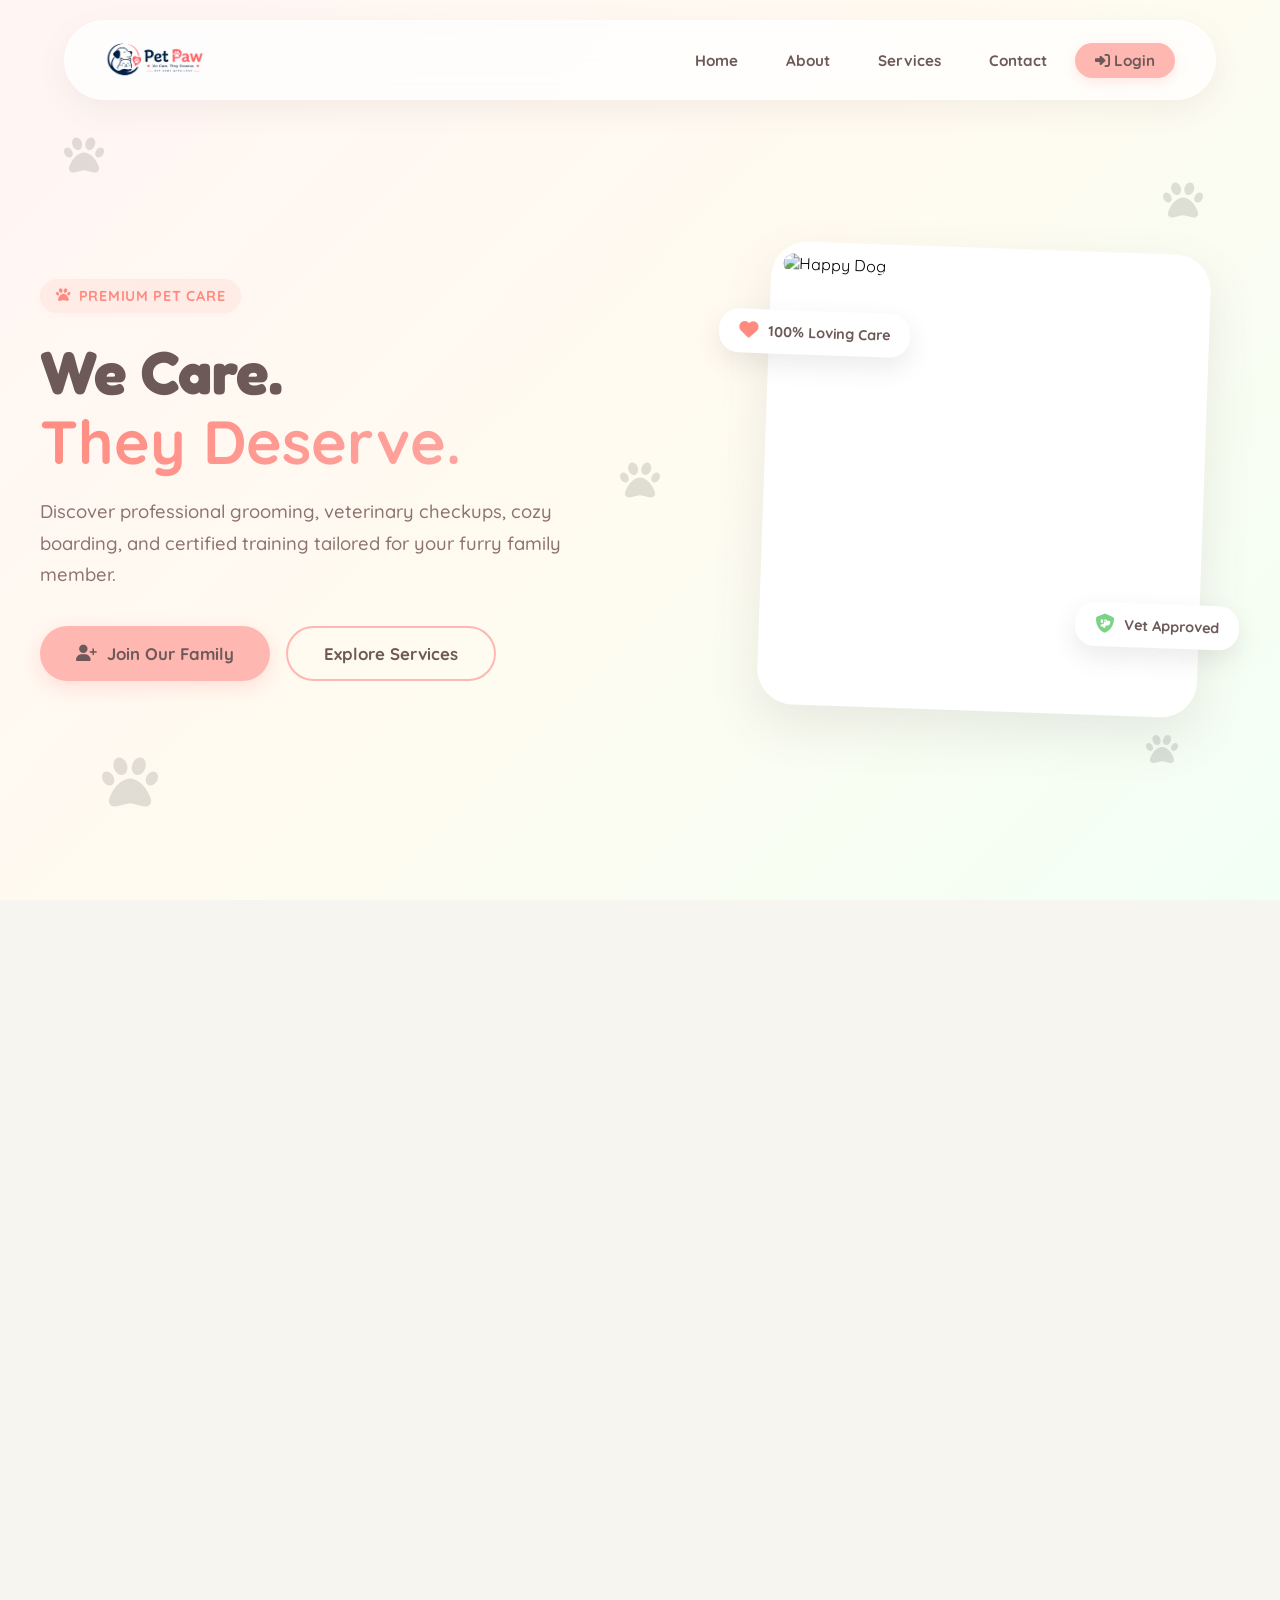
==== commit 69a12b77: "in login.html file i changed the floating paw color and in footer i changed text color to white" ====
--- a/index.html
+++ b/index.html
@@ -428,7 +428,7 @@
 
         .floating-paw {
             position: absolute;
-            color: rgba(255, 183, 178, 0.12);
+            color: rgba(8, 7, 7, 0.12);
             font-size: 2.5rem;
             pointer-events: none;
             z-index: 1;
@@ -453,8 +453,14 @@
             right: 6%;
             animation-delay: 4s;
         }
-
+         
         .paw-4 {
+            middle: 20%;
+            middle: 15%;
+            animation-delay: 0s;
+        }
+        
+        .paw-5 {
             bottom: 15%;
             right: 8%;
             animation-delay: 1s;
@@ -933,6 +939,7 @@
         }
 
         .footer-brand p {
+            color: whitesmoke;
             font-size: 0.9rem;
             line-height: 1.75;
         }
@@ -1327,6 +1334,8 @@
         <i class="fa-solid fa-paw floating-paw paw-2"></i>
         <i class="fa-solid fa-paw floating-paw paw-3"></i>
         <i class="fa-solid fa-paw floating-paw paw-4"></i>
+        <i class="fa-solid fa-paw floating-paw paw-5"></i>
+
 
         <div class="hero-content-wrapper">
             <div class="hero-left">
